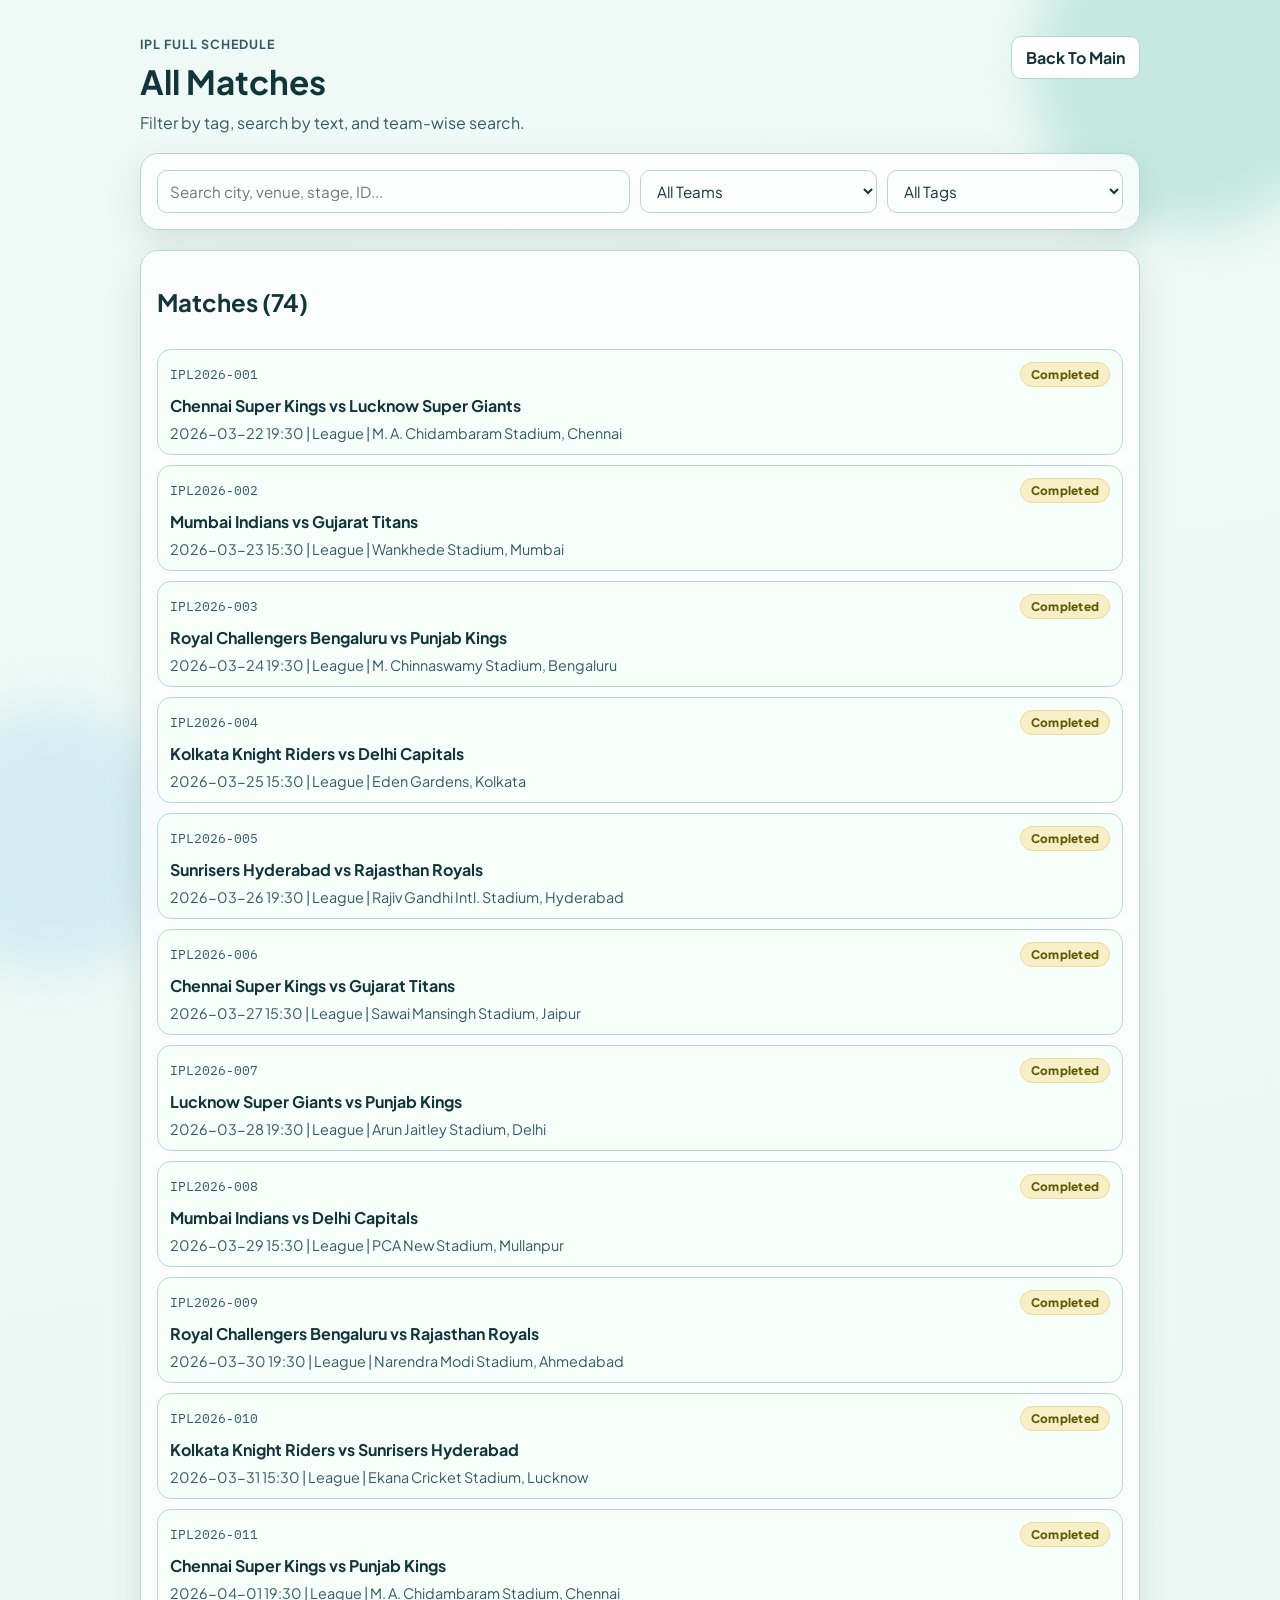
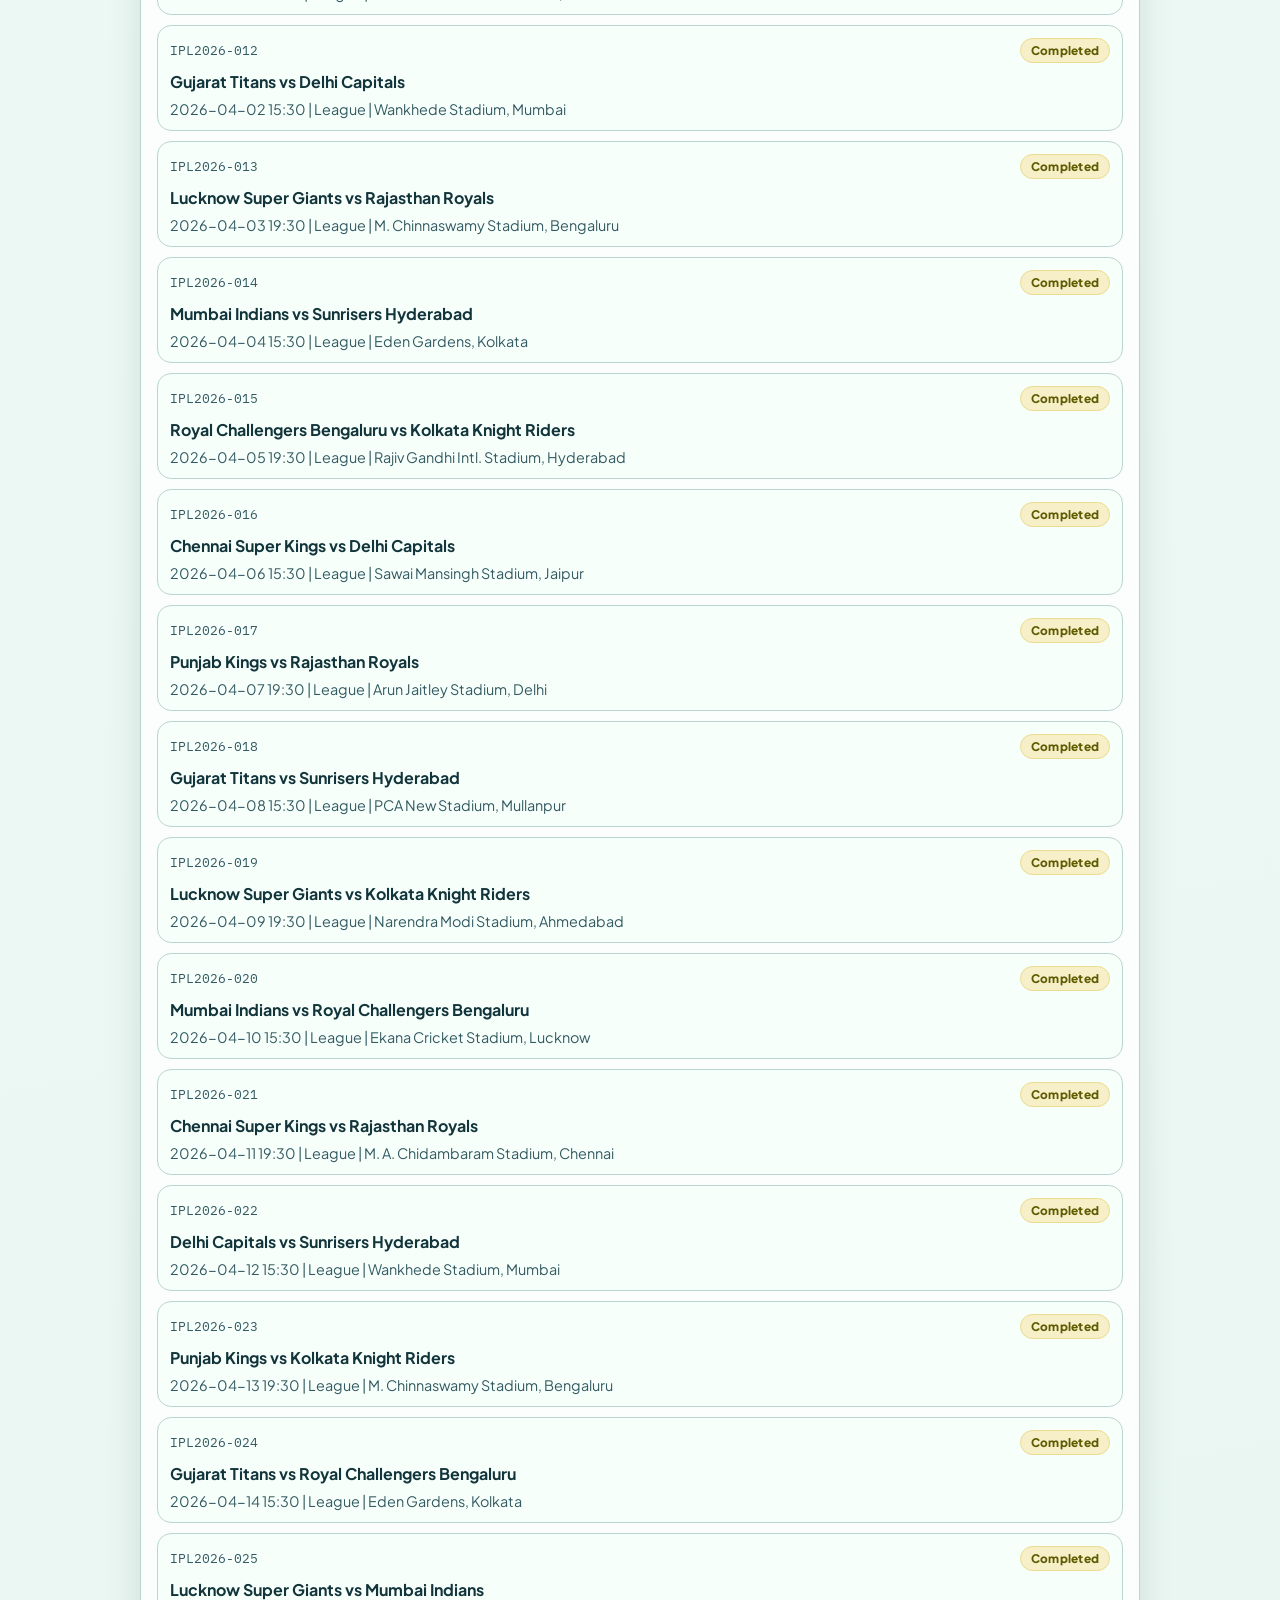
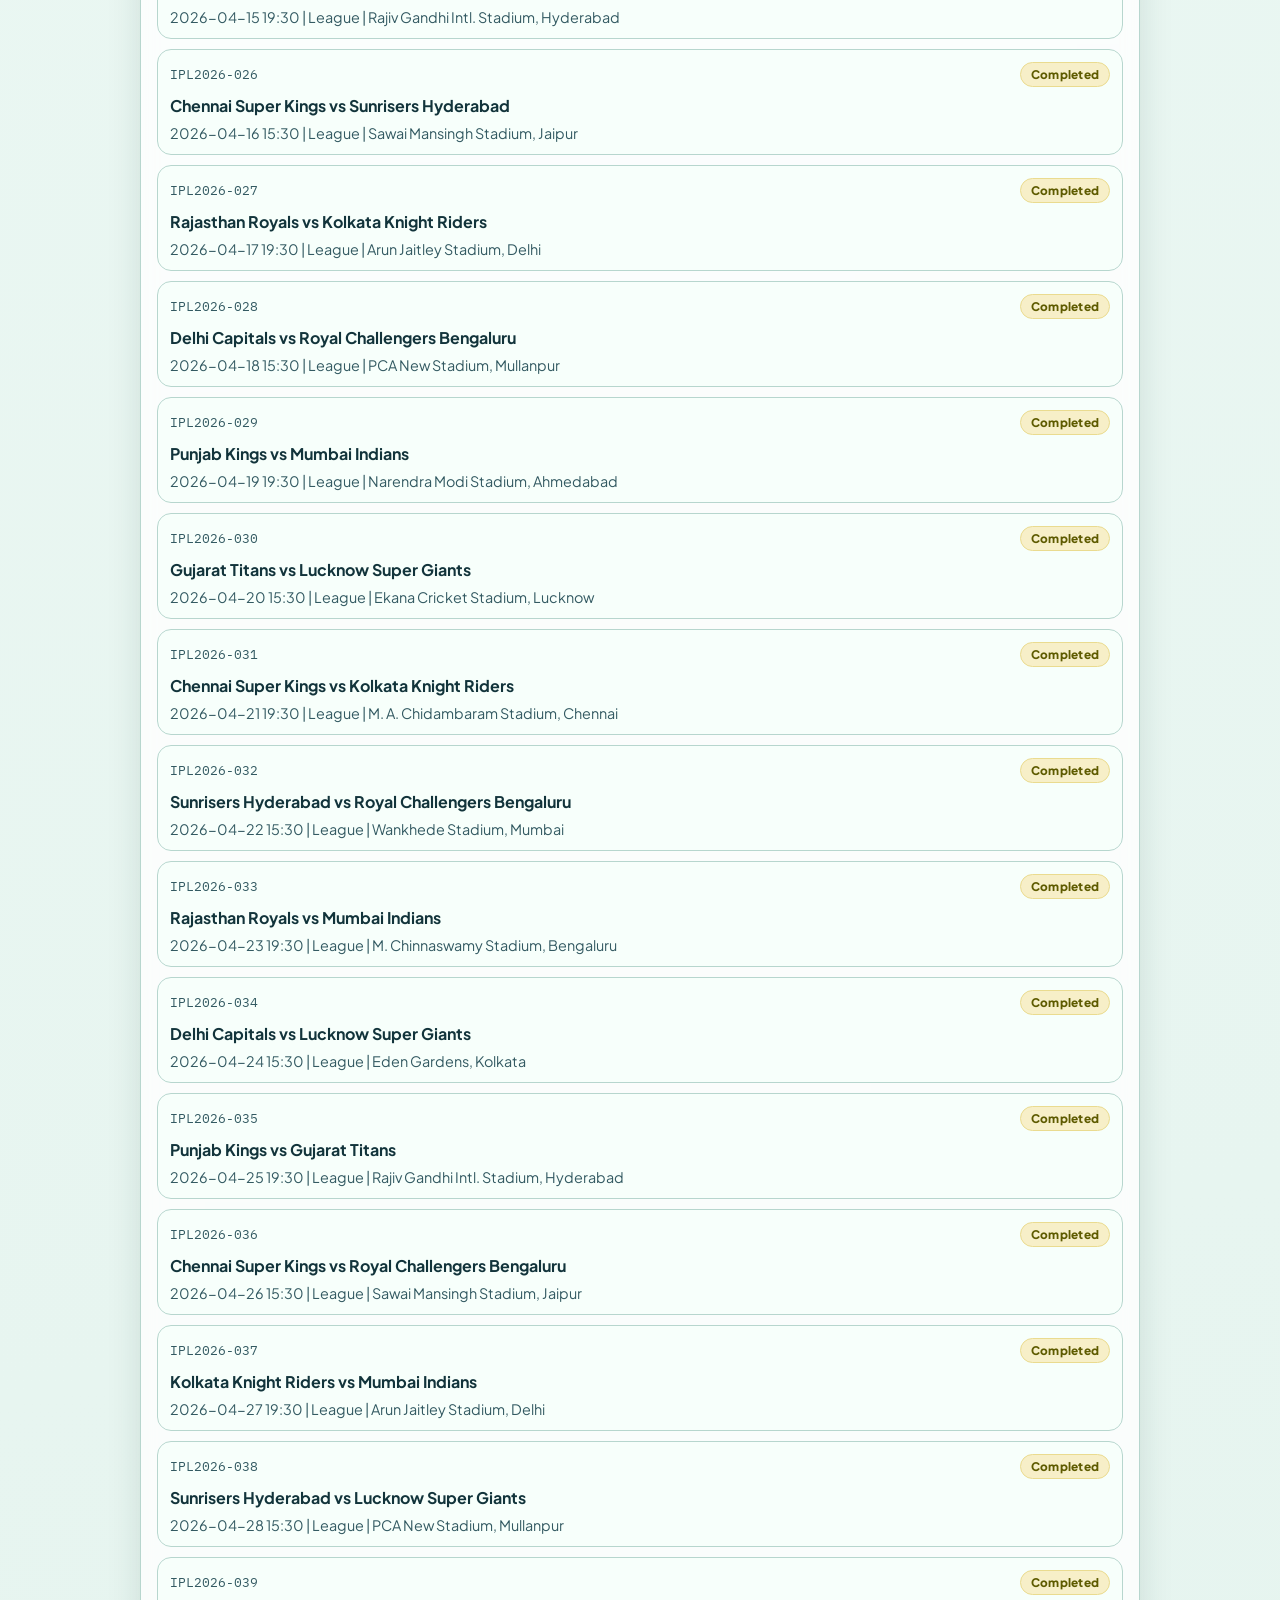
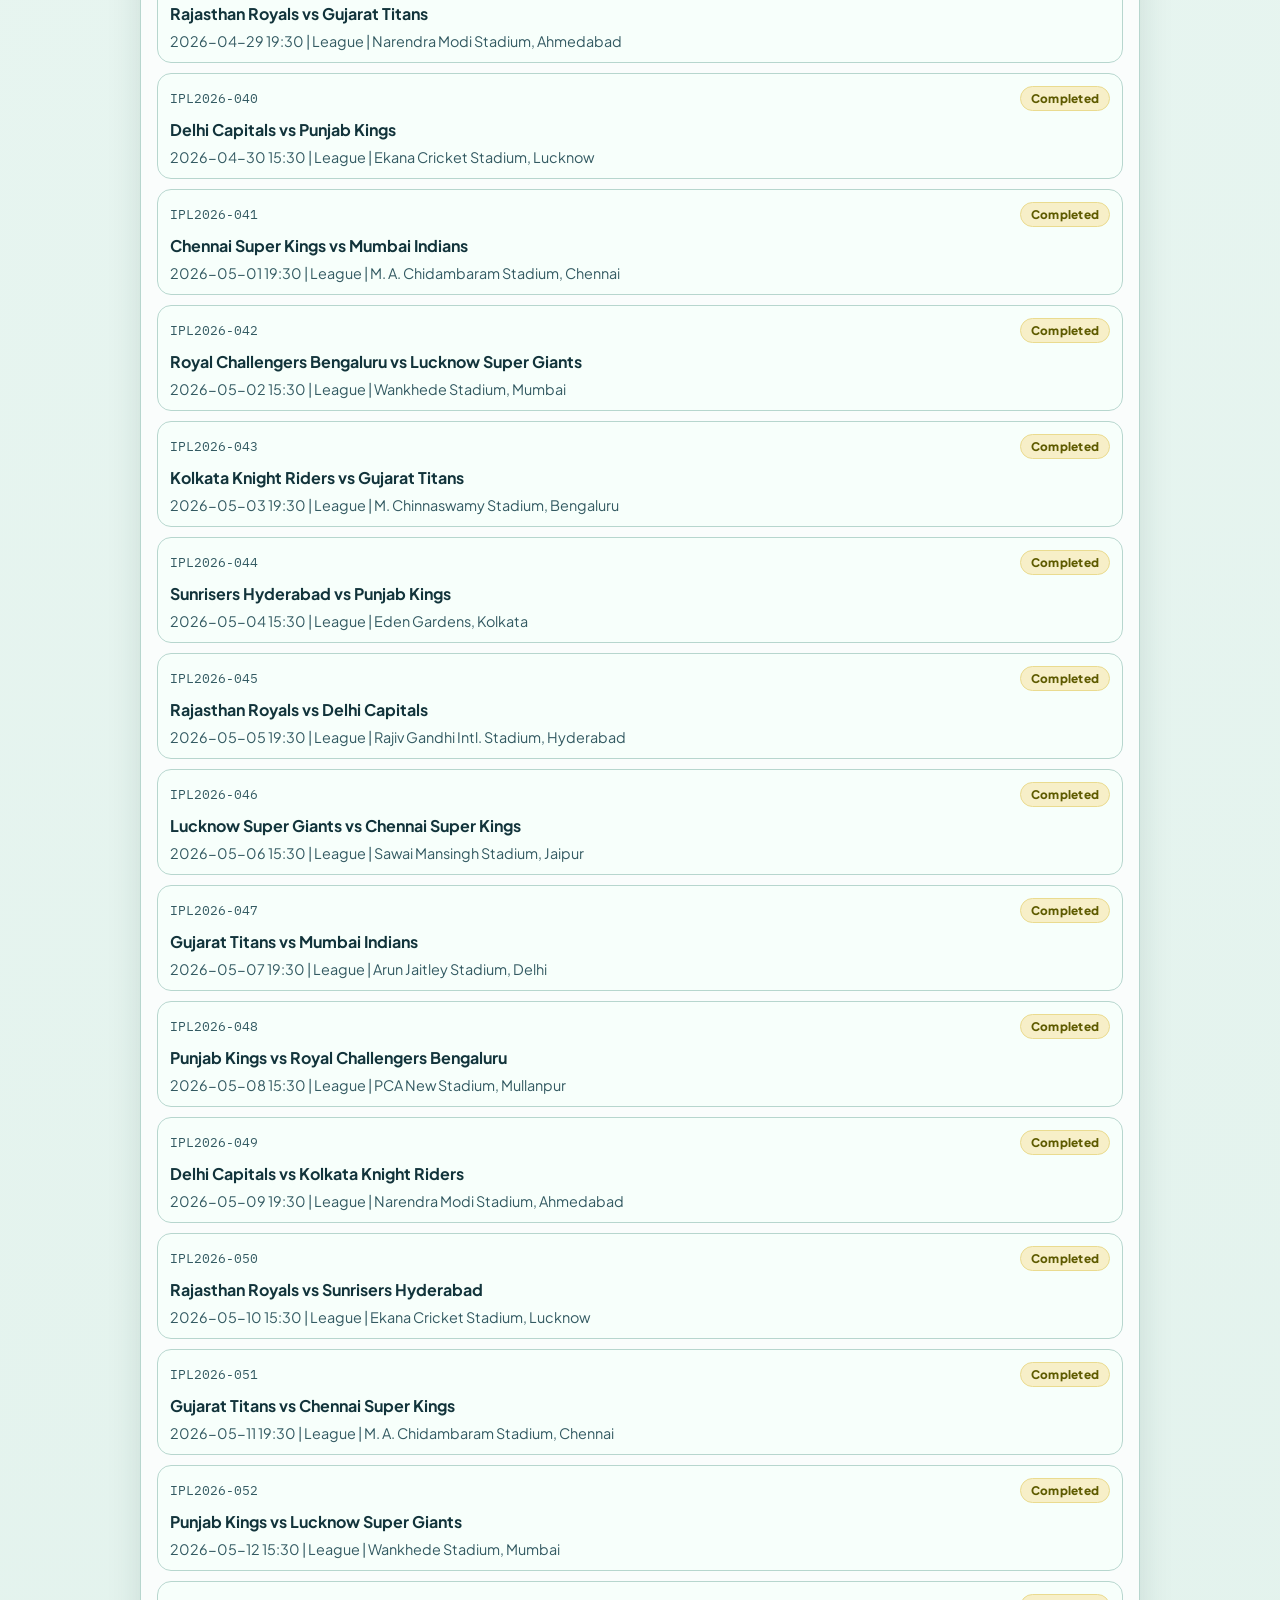
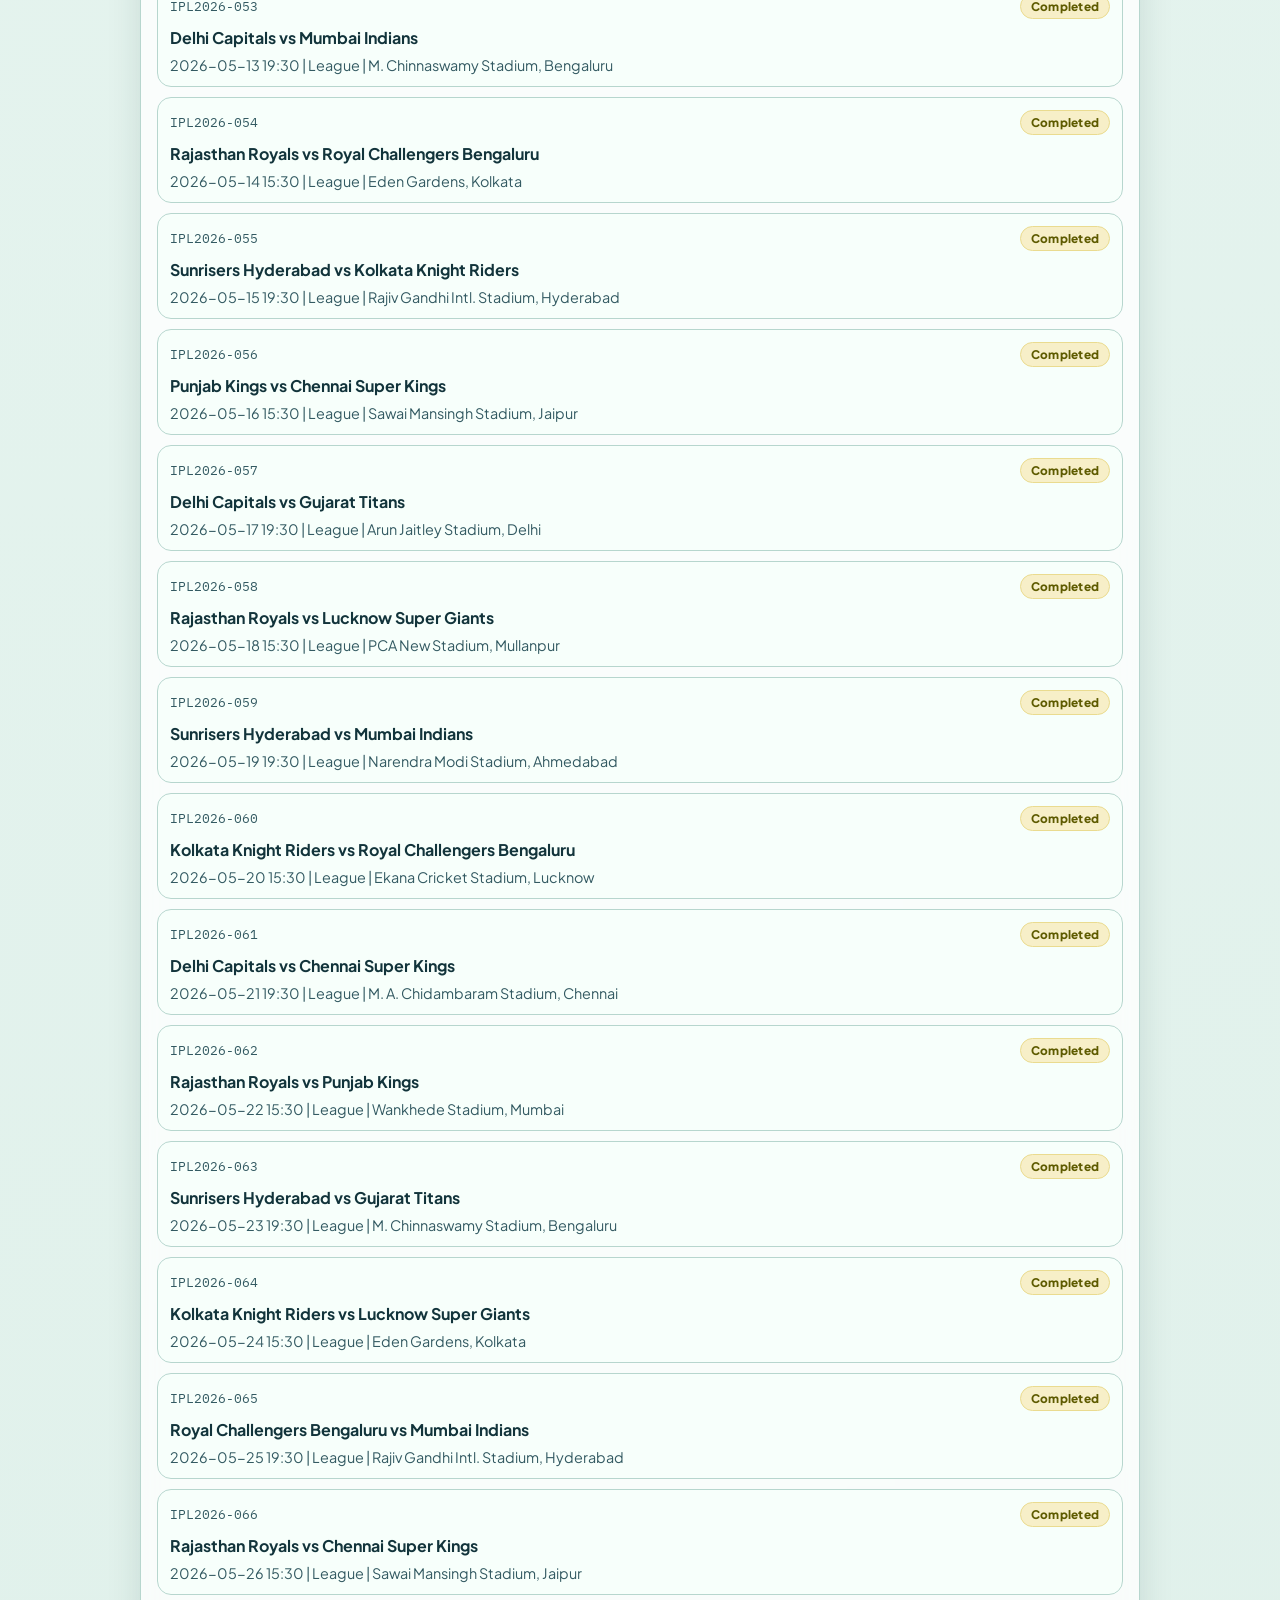
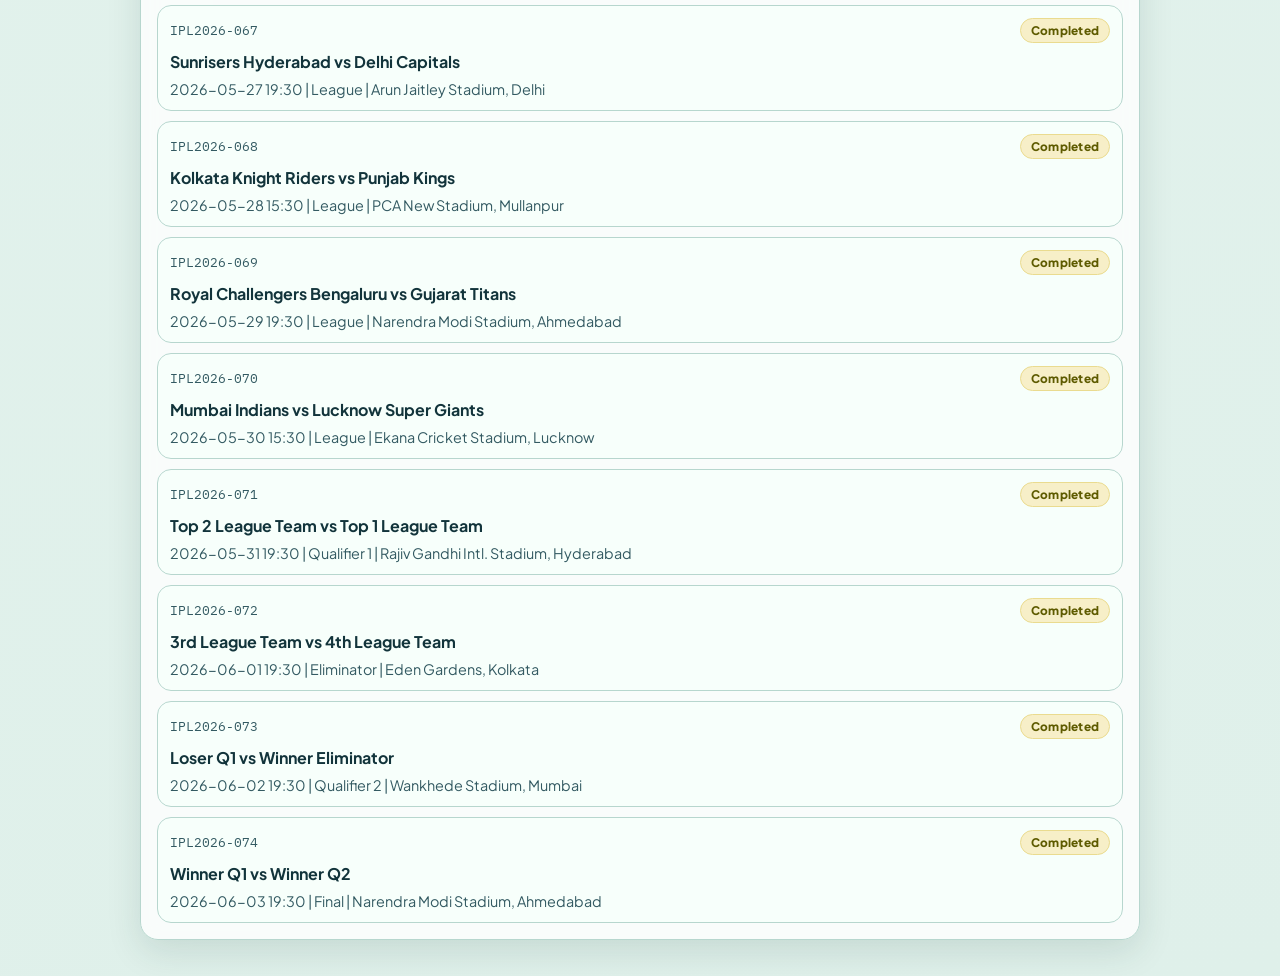
==== matches.html @ 1eaa6cae "feat: Update IPL Match Dashboard and add full schedule functionality - Changed the title and header " ====
<!doctype html>
<html lang="en">
<head>
  <meta charset="UTF-8" />
  <meta name="viewport" content="width=device-width, initial-scale=1.0" />
  <title>All IPL Matches</title>
  <link rel="preconnect" href="https://fonts.googleapis.com" />
  <link rel="preconnect" href="https://fonts.gstatic.com" crossorigin />
  <link href="https://fonts.googleapis.com/css2?family=Plus+Jakarta+Sans:wght@400;500;700;800&family=IBM+Plex+Mono:wght@500&display=swap" rel="stylesheet" />
  <link rel="stylesheet" href="styles.css" />
</head>
<body>
  <div class="bg-shape bg-shape-a" aria-hidden="true"></div>
  <div class="bg-shape bg-shape-b" aria-hidden="true"></div>

  <main class="app-shell">
    <header class="hero topbar">
      <div>
        <p class="kicker">IPL Full Schedule</p>
        <h1>All Matches</h1>
        <p class="subtitle">Filter by tag, search by text, and team-wise search.</p>
      </div>
      <div class="page-actions">
        <a class="btn btn-ghost" href="index.html">Back To Main</a>
      </div>
    </header>

    <section class="panel section-panel">
      <div class="filter-grid">
        <input id="searchInput" class="text-input" type="text" placeholder="Search city, venue, stage, ID..." />
        <select id="teamFilter" class="text-input">
          <option value="">All Teams</option>
        </select>
        <select id="tagFilter" class="text-input">
          <option value="all">All Tags</option>
          <option value="today">Today</option>
          <option value="upcoming">Upcoming</option>
          <option value="completed">Completed</option>
        </select>
      </div>
    </section>

    <section class="panel section-panel">
      <h2 id="resultsHeading">Matches</h2>
      <div id="allMatches" class="cards-grid"></div>
      <p id="allEmpty" class="history-empty" hidden>No matches found for this filter.</p>
    </section>
  </main>

  <script src="matches.js"></script>
</body>
</html>
---- styles.css ----
:root {
  --bg-top: #effaf6;
  --bg-bottom: #dff0ea;
  --surface: #ffffffcc;
  --surface-strong: #ffffff;
  --text-main: #12343b;
  --text-soft: #335a62;
  --accent: #0f766e;
  --accent-strong: #0b5a54;
  --line: #b7d6ce;
  --shadow: 0 12px 35px rgba(15, 54, 50, 0.12);
}

* {
  box-sizing: border-box;
}

body {
  margin: 0;
  min-height: 100vh;
  font-family: "Plus Jakarta Sans", "Segoe UI", sans-serif;
  color: var(--text-main);
  background: linear-gradient(170deg, var(--bg-top), var(--bg-bottom));
  position: relative;
  overflow-x: hidden;
}

.bg-shape {
  position: fixed;
  border-radius: 999px;
  filter: blur(24px);
  z-index: 0;
  opacity: 0.5;
  pointer-events: none;
}

.bg-shape-a {
  width: 320px;
  height: 320px;
  background: #9bd8c8;
  top: -90px;
  right: -70px;
}

.bg-shape-b {
  width: 260px;
  height: 260px;
  background: #b9dfef;
  bottom: -70px;
  left: -80px;
}

.app-shell {
  position: relative;
  z-index: 1;
  width: min(1000px, 92vw);
  margin: 36px auto;
  display: grid;
  gap: 20px;
}

.hero {
  text-align: center;
  animation: riseIn 420ms ease-out both;
}

.topbar {
  text-align: left;
  display: flex;
  align-items: flex-start;
  justify-content: space-between;
  gap: 12px;
}

.page-actions {
  display: flex;
  flex-wrap: wrap;
  gap: 8px;
}

.kicker {
  margin: 0;
  text-transform: uppercase;
  letter-spacing: 0.08em;
  color: var(--text-soft);
  font-size: 0.78rem;
  font-weight: 700;
}

.hero h1 {
  margin: 8px 0 10px;
  font-size: clamp(1.5rem, 2.6vw, 2.4rem);
}

.subtitle {
  margin: 0 auto;
  max-width: 650px;
  color: var(--text-soft);
}

.panel {
  background: var(--surface);
  backdrop-filter: blur(8px);
  border: 1px solid var(--line);
  border-radius: 18px;
  box-shadow: var(--shadow);
}

.input-panel {
  padding: 18px;
  display: grid;
  gap: 12px;
  animation: riseIn 550ms 80ms ease-out both;
}

label {
  font-weight: 700;
}

textarea {
  width: 100%;
  border: 1px solid var(--line);
  border-radius: 14px;
  padding: 12px;
  font-size: 0.98rem;
  font-family: "IBM Plex Mono", Consolas, monospace;
  color: var(--text-main);
  background: #f9fffc;
  outline: none;
  resize: vertical;
}

textarea:focus {
  border-color: var(--accent);
  box-shadow: 0 0 0 3px rgba(15, 118, 110, 0.18);
}

.actions {
  display: flex;
  flex-wrap: wrap;
  gap: 10px;
}

.btn {
  text-decoration: none;
  display: inline-flex;
  align-items: center;
  justify-content: center;
  border: none;
  border-radius: 10px;
  padding: 10px 14px;
  font-weight: 700;
  font-family: inherit;
  cursor: pointer;
  transition: transform 150ms ease, box-shadow 150ms ease, background 150ms ease;
}

.btn:hover {
  transform: translateY(-1px);
}

.btn:disabled {
  opacity: 0.5;
  cursor: not-allowed;
  transform: none;
}

.btn-primary {
  background: linear-gradient(135deg, var(--accent), var(--accent-strong));
  color: #fff;
  box-shadow: 0 6px 20px rgba(13, 92, 85, 0.28);
}

.btn-ghost {
  background: var(--surface-strong);
  color: var(--text-main);
  border: 1px solid var(--line);
}

.status {
  min-height: 1.2em;
  margin: 2px 0 0;
  color: var(--text-soft);
  font-size: 0.93rem;
}

.history-panel {
  padding: 16px;
  display: grid;
  gap: 10px;
}

.history-title {
  margin: 0;
  font-size: 1.12rem;
}

.history-note,
.history-empty {
  margin: 0;
  color: var(--text-soft);
  font-size: 0.92rem;
}

.history-list {
  display: grid;
  gap: 8px;
}

.history-item {
  border: 1px solid var(--line);
  background: #f7fffb;
  border-radius: 12px;
  padding: 10px 12px;
  display: flex;
  align-items: center;
  justify-content: space-between;
  gap: 10px;
  cursor: pointer;
}

.history-item:hover,
.history-item:focus-visible {
  border-color: var(--accent);
  box-shadow: 0 0 0 3px rgba(15, 118, 110, 0.15);
  outline: none;
}

.history-item-main {
  font-weight: 700;
}

.history-item-sub {
  color: var(--text-soft);
  font-size: 0.82rem;
  font-family: "IBM Plex Mono", Consolas, monospace;
}

.history-details {
  margin-top: 6px;
  display: grid;
  gap: 10px;
}

.history-details-title {
  margin: 0;
  font-size: 1rem;
}

.section-panel {
  padding: 16px;
  display: grid;
  gap: 12px;
}

.section-head {
  display: flex;
  align-items: center;
  justify-content: space-between;
  gap: 8px;
}

.section-head h2 {
  margin: 0;
  font-size: 1.15rem;
}

.pill {
  display: inline-flex;
  align-items: center;
  padding: 4px 10px;
  border-radius: 999px;
  font-size: 0.74rem;
  font-weight: 800;
  letter-spacing: 0.02em;
  color: #0b5a54;
  background: #d7f3ea;
  border: 1px solid #aadfce;
}

.pill-upcoming {
  color: #1c4870;
  background: #d9ecfa;
  border-color: #b8d9f0;
}

.pill-completed {
  color: #5e5b00;
  background: #f7efc8;
  border-color: #eadb8f;
}

.cards-grid {
  display: grid;
  gap: 10px;
}

.match-card {
  background: #f7fffb;
  border: 1px solid var(--line);
  border-radius: 14px;
  padding: 12px;
  display: grid;
  gap: 8px;
}

.match-card-top {
  display: flex;
  align-items: center;
  justify-content: space-between;
  gap: 8px;
}

.match-id {
  font-family: "IBM Plex Mono", Consolas, monospace;
  font-size: 0.79rem;
  color: var(--text-soft);
}

.match-teams {
  margin: 0;
  font-size: 1rem;
}

.match-meta {
  margin: 0;
  color: var(--text-soft);
  font-size: 0.9rem;
}

.team-option-card {
  background: #f7fffb;
  border: 1px solid var(--line);
  border-radius: 14px;
  padding: 12px;
  display: grid;
  gap: 10px;
}

.filter-grid {
  display: grid;
  grid-template-columns: 2fr 1fr 1fr;
  gap: 10px;
}

.text-input {
  width: 100%;
  border: 1px solid var(--line);
  border-radius: 10px;
  padding: 10px 12px;
  font-size: 0.95rem;
  font-family: inherit;
  background: #fcfffe;
  color: var(--text-main);
}

.text-input:focus {
  border-color: var(--accent);
  outline: none;
  box-shadow: 0 0 0 3px rgba(15, 118, 110, 0.14);
}

.results {
  display: grid;
  grid-template-columns: repeat(2, minmax(0, 1fr));
  gap: 14px;
}

.team-card {
  padding: 14px;
  animation: riseIn 420ms ease both;
}

.team-title {
  margin: 0 0 10px;
  font-size: 1.08rem;
}

.team-list {
  list-style: none;
  margin: 0;
  padding: 0;
  display: grid;
  gap: 7px;
}

.team-list li {
  display: flex;
  align-items: center;
  justify-content: space-between;
  gap: 8px;
  background: #f4fcf8;
  border: 1px solid #d2e9e2;
  border-radius: 10px;
  padding: 8px 10px;
  font-weight: 600;
}

.role-badge {
  display: inline-flex;
  align-items: center;
  padding: 3px 8px;
  border-radius: 999px;
  font-size: 0.73rem;
  font-weight: 800;
  letter-spacing: 0.01em;
  color: #0b5a54;
  background: #d7f3ea;
  border: 1px solid #aadfce;
}

.role-badge-secondary {
  color: #1c4870;
  background: #d9ecfa;
  border-color: #b8d9f0;
}

@keyframes riseIn {
  from {
    opacity: 0;
    transform: translateY(10px);
  }

  to {
    opacity: 1;
    transform: translateY(0);
  }
}

@media (max-width: 760px) {
  .topbar {
    flex-direction: column;
    align-items: stretch;
  }

  .app-shell {
    width: min(700px, 94vw);
    margin: 22px auto;
  }

  .results {
    grid-template-columns: 1fr;
  }

  .filter-grid {
    grid-template-columns: 1fr;
  }
}
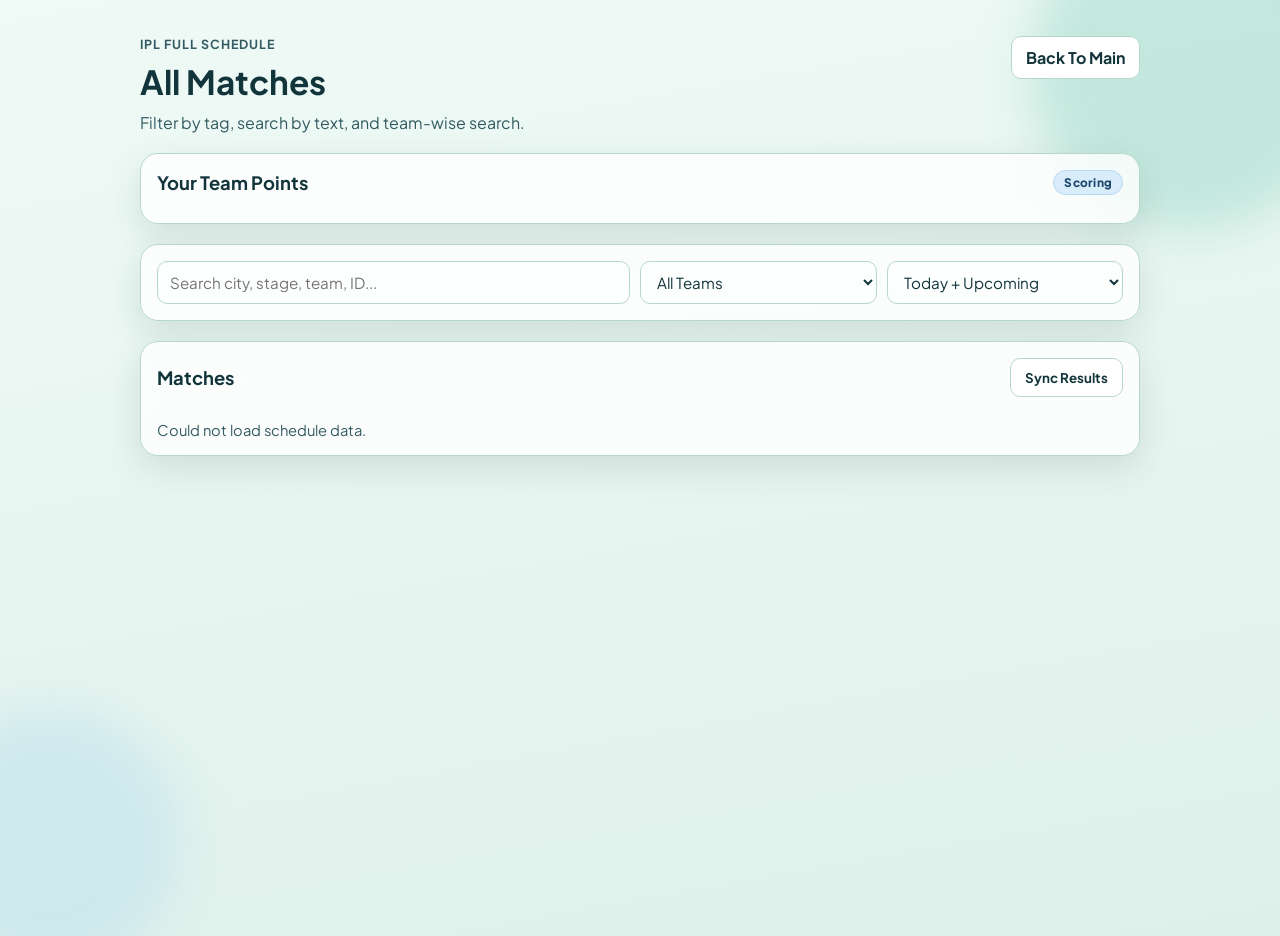
==== commit 91a170cc: "feat: Implement match picks and synchronization of winners from completed matches - Added functional" ====
--- a/matches.html
+++ b/matches.html
@@ -26,12 +26,21 @@
     </header>
 
     <section class="panel section-panel">
+      <div class="section-head">
+        <h2>Your Team Points</h2>
+        <span class="pill pill-upcoming">Scoring</span>
+      </div>
+      <div id="pointsTable" class="points-grid"></div>
+    </section>
+
+    <section class="panel section-panel">
       <div class="filter-grid">
-        <input id="searchInput" class="text-input" type="text" placeholder="Search city, venue, stage, ID..." />
+        <input id="searchInput" class="text-input" type="text" placeholder="Search city, stage, team, ID..." />
         <select id="teamFilter" class="text-input">
           <option value="">All Teams</option>
         </select>
         <select id="tagFilter" class="text-input">
+          <option value="today-upcoming" selected>Today + Upcoming</option>
           <option value="all">All Tags</option>
           <option value="today">Today</option>
           <option value="upcoming">Upcoming</option>
@@ -41,7 +50,13 @@
     </section>
 
     <section class="panel section-panel">
-      <h2 id="resultsHeading">Matches</h2>
+      <div class="section-head">
+        <h2 id="resultsHeading">Matches</h2>
+        <div class="page-actions">
+          <button id="syncResultsBtn" class="btn btn-ghost" type="button">Sync Results</button>
+        </div>
+      </div>
+      <p id="syncStatus" class="history-note" hidden></p>
       <div id="allMatches" class="cards-grid"></div>
       <p id="allEmpty" class="history-empty" hidden>No matches found for this filter.</p>
     </section>
--- a/styles.css
+++ b/styles.css
@@ -292,14 +292,32 @@
 
 .cards-grid {
   display: grid;
-  gap: 10px;
+  grid-template-columns: repeat(auto-fit, minmax(290px, 1fr));
+  gap: 8px;
 }
 
 .match-card {
-  background: #f7fffb;
-  border: 1px solid var(--line);
-  border-radius: 14px;
-  padding: 12px;
+  background: linear-gradient(180deg, #f8fffd, #f1fbf8);
+  border: 1px solid #c8e5dc;
+  border-left: 5px solid #0f766e;
+  border-radius: 10px;
+  padding: 12px 14px;
+  display: grid;
+  gap: 8px;
+}
+
+.match-card:focus-visible {
+  outline: none;
+  box-shadow: 0 0 0 3px rgba(15, 118, 110, 0.15);
+}
+
+.match-card-focus {
+  border-color: var(--accent);
+  box-shadow: 0 0 0 2px rgba(15, 118, 110, 0.14);
+}
+
+.match-assign-panel,
+.match-winner-panel {
   display: grid;
   gap: 8px;
 }
@@ -313,19 +331,119 @@
 
 .match-id {
   font-family: "IBM Plex Mono", Consolas, monospace;
-  font-size: 0.79rem;
+  font-size: 0.72rem;
   color: var(--text-soft);
 }
 
 .match-teams {
   margin: 0;
-  font-size: 1rem;
+  font-size: 0.94rem;
+  line-height: 1.25;
+}
+
+.match-teams-inline {
+  display: flex;
+  align-items: center;
+  gap: 8px;
+  flex-wrap: wrap;
+}
+
+.match-teams-stacked {
+  display: grid;
+  gap: 6px;
+}
+
+.match-teams-stacked .match-vs-pill {
+  justify-self: center;
 }
 
 .match-meta {
   margin: 0;
   color: var(--text-soft);
-  font-size: 0.9rem;
+  font-size: 0.8rem;
+  line-height: 1.25;
+}
+
+.team-pill {
+  display: inline-flex;
+  align-items: center;
+  gap: 8px;
+  min-width: 0;
+}
+
+.team-pill-logo {
+  width: 36px;
+  height: 36px;
+  object-fit: contain;
+  flex: 0 0 auto;
+  border-radius: 4px;
+}
+
+.match-card-today .team-pill-logo {
+  width: 42px;
+  height: 42px;
+}
+
+.team-pill-text {
+  min-width: 0;
+  font-weight: 700;
+  font-size: 0.95rem;
+}
+
+.match-vs-pill {
+  display: inline-flex;
+  align-items: center;
+  justify-content: center;
+  padding: 2px 6px;
+  border-radius: 999px;
+  font-size: 0.65rem;
+  font-weight: 800;
+  letter-spacing: 0.08em;
+  color: #1c4870;
+  background: #d9ecfa;
+  border: 1px solid #b8d9f0;
+}
+
+.point-card-header {
+  display: flex;
+  align-items: center;
+  gap: 8px;
+}
+
+.point-card-logo {
+  width: 36px;
+  height: 36px;
+  object-fit: contain;
+  flex: 0 0 auto;
+  border-radius: 4px;
+}
+
+.score-board-side {
+  display: grid;
+  gap: 6px;
+}
+
+.score-board-side-right {
+  justify-items: end;
+}
+
+.score-board-team {
+  display: inline-flex;
+  align-items: center;
+  gap: 8px;
+  min-width: 0;
+}
+
+.score-board-logo {
+  width: 34px;
+  height: 34px;
+  object-fit: contain;
+  flex: 0 0 auto;
+}
+
+.score-board-team-name {
+  margin: 0;
+  font-weight: 800;
 }
 
 .team-option-card {
@@ -337,10 +455,226 @@
   gap: 10px;
 }
 
+.team-option-card:focus-visible {
+  outline: none;
+  box-shadow: 0 0 0 3px rgba(15, 118, 110, 0.15);
+}
+
 .filter-grid {
   display: grid;
   grid-template-columns: 2fr 1fr 1fr;
   gap: 10px;
+}
+
+.points-grid {
+  display: grid;
+  grid-template-columns: repeat(2, minmax(0, 1fr));
+  gap: 10px;
+}
+
+.point-card {
+  border: 1px solid var(--line);
+  border-radius: 12px;
+  background: #f7fffb;
+  padding: 12px;
+}
+
+.point-card-title {
+  margin: 0;
+  font-size: 0.98rem;
+}
+
+.point-card-points {
+  margin: 8px 0 4px;
+  font-size: 1.3rem;
+  font-weight: 800;
+  color: var(--accent-strong);
+}
+
+.point-card-meta {
+  margin: 0;
+  color: var(--text-soft);
+  font-size: 0.85rem;
+}
+
+.assignment-grid {
+  display: grid;
+  gap: 6px;
+}
+
+.toss-dialog-open {
+  overflow: hidden;
+}
+
+.toss-dialog-overlay {
+  position: fixed;
+  inset: 0;
+  z-index: 9999;
+  display: grid;
+  place-items: center;
+  background:
+    radial-gradient(circle at 20% 20%, rgba(255, 211, 107, 0.28), transparent 34%),
+    radial-gradient(circle at 82% 78%, rgba(33, 158, 188, 0.26), transparent 36%),
+    rgba(2, 22, 30, 0.76);
+  backdrop-filter: blur(5px);
+}
+
+.toss-dialog {
+  width: min(640px, 92vw);
+  border-radius: 20px;
+  border: 1px solid rgba(173, 219, 210, 0.38);
+  background: linear-gradient(145deg, #053d47, #0f5f67 52%, #197278);
+  box-shadow: 0 28px 70px rgba(0, 0, 0, 0.45);
+  color: #f3fffd;
+  padding: 22px;
+  display: grid;
+  gap: 12px;
+  position: relative;
+  overflow: hidden;
+}
+
+.toss-dialog::before {
+  content: "";
+  position: absolute;
+  inset: -40%;
+  background: conic-gradient(from 40deg, rgba(255, 255, 255, 0.08), transparent, rgba(255, 255, 255, 0.08));
+  animation: tossAura 5s linear infinite;
+  pointer-events: none;
+}
+
+.toss-dialog > * {
+  position: relative;
+  z-index: 1;
+}
+
+.toss-dialog-title {
+  margin: 0;
+  font-size: clamp(1.2rem, 2.8vw, 1.7rem);
+  letter-spacing: 0.02em;
+}
+
+.toss-dialog-subtitle {
+  margin: 0;
+  color: #c5f5eb;
+  font-weight: 600;
+}
+
+.toss-dialog-coin-wrap {
+  justify-self: center;
+  width: 110px;
+  height: 110px;
+  border-radius: 999px;
+  border: 1px dashed rgba(255, 255, 255, 0.45);
+  display: grid;
+  place-items: center;
+  background: radial-gradient(circle, rgba(255, 255, 255, 0.18), rgba(255, 255, 255, 0));
+}
+
+.toss-dialog-coin-wrap-active {
+  animation: tossStagePulse 950ms ease-in-out infinite;
+}
+
+.toss-dialog-coin {
+  width: 64px;
+  height: 64px;
+  border-radius: 999px;
+  background: radial-gradient(circle at 30% 30%, #fff7ce, #f4cb62 68%, #db9f22);
+  border: 2px solid #eab449;
+  box-shadow: 0 12px 24px rgba(0, 0, 0, 0.32);
+}
+
+.toss-dialog-coin-wrap-active .toss-dialog-coin {
+  animation: tossCoinSpin 650ms linear infinite;
+}
+
+.toss-dialog-commentary {
+  margin: 0;
+  text-align: center;
+  font-size: clamp(1rem, 2.4vw, 1.25rem);
+  font-weight: 700;
+  color: #fef4c8;
+  min-height: 1.5em;
+}
+
+.toss-dialog-actions {
+  display: flex;
+  justify-content: center;
+  margin-top: 6px;
+}
+
+.toss-dialog-close {
+  min-width: 170px;
+}
+
+.toss-reveal {
+  margin-top: 4px;
+  display: grid;
+  gap: 9px;
+}
+
+.toss-reveal-row {
+  display: grid;
+  grid-template-columns: minmax(0, 1fr) auto minmax(0, 1fr);
+  align-items: center;
+  gap: 10px;
+  padding: 10px;
+  border-radius: 12px;
+  background: rgba(255, 255, 255, 0.1);
+  border: 1px solid rgba(255, 255, 255, 0.26);
+  animation: revealSlide 420ms ease both;
+}
+
+.toss-reveal-our-team {
+  font-weight: 800;
+  background: rgba(33, 158, 188, 0.22);
+  border-radius: 999px;
+  padding: 7px 12px;
+  text-align: center;
+}
+
+.toss-reveal-arrow {
+  font-size: 0.78rem;
+  text-transform: uppercase;
+  letter-spacing: 0.08em;
+  color: #baf5ec;
+}
+
+.toss-reveal-assigned {
+  display: inline-flex;
+  align-items: center;
+  justify-content: center;
+  gap: 8px;
+  min-width: 0;
+  background: rgba(255, 232, 170, 0.2);
+  border-radius: 999px;
+  padding: 7px 12px;
+}
+
+.toss-reveal-logo {
+  width: 34px;
+  height: 34px;
+  object-fit: contain;
+}
+
+.toss-reveal-assigned-text {
+  font-weight: 800;
+}
+
+.toss-dialog-reveal {
+  animation: winnerFlash 700ms ease;
+}
+
+.assignment-row {
+  display: grid;
+  grid-template-columns: 130px 1fr;
+  align-items: center;
+  gap: 8px;
+}
+
+.assignment-label {
+  font-weight: 700;
+  font-size: 0.8rem;
+  color: var(--text-soft);
 }
 
 .text-input {
@@ -371,6 +705,66 @@
   animation: riseIn 420ms ease both;
 }
 
+.score-board {
+  grid-column: 1 / -1;
+  padding: 18px;
+  background: linear-gradient(135deg, #083f3b, #0f766e);
+  color: #effaf6;
+  border-color: #0f766e;
+}
+
+.score-board-kicker {
+  margin: 0 0 10px;
+  text-transform: uppercase;
+  letter-spacing: 0.08em;
+  font-size: 0.72rem;
+  font-weight: 800;
+  opacity: 0.82;
+}
+
+.score-board-row {
+  display: grid;
+  grid-template-columns: minmax(0, 1fr) auto auto auto minmax(0, 1fr);
+  align-items: center;
+  gap: 14px;
+}
+
+.score-board-label {
+  margin: 0;
+  font-size: 1.05rem;
+  font-weight: 800;
+}
+
+.score-board-label-right,
+.score-board-sub-right {
+  text-align: right;
+}
+
+.score-board-sub {
+  margin: 4px 0 0;
+  opacity: 0.85;
+  font-size: 0.9rem;
+}
+
+.score-board-score {
+  min-width: 86px;
+  text-align: center;
+  font-size: clamp(2.6rem, 7vw, 4.6rem);
+  font-weight: 800;
+  line-height: 1;
+  padding: 14px 18px;
+  border-radius: 18px;
+  background: rgba(255, 255, 255, 0.12);
+  box-shadow: inset 0 0 0 1px rgba(255, 255, 255, 0.16);
+}
+
+.score-board-vs {
+  font-size: 1rem;
+  font-weight: 800;
+  letter-spacing: 0.18em;
+  opacity: 0.85;
+}
+
 .team-title {
   margin: 0 0 10px;
   font-size: 1.08rem;
@@ -427,6 +821,62 @@
   }
 }
 
+@keyframes tossCoinSpin {
+  0% {
+    transform: translateY(0) rotateY(0deg);
+  }
+  50% {
+    transform: translateY(-5px) rotateY(180deg);
+  }
+  100% {
+    transform: translateY(0) rotateY(360deg);
+  }
+}
+
+@keyframes tossAura {
+  from {
+    transform: rotate(0deg);
+  }
+  to {
+    transform: rotate(360deg);
+  }
+}
+
+@keyframes tossStagePulse {
+  0% {
+    box-shadow: inset 0 0 0 0 rgba(15, 118, 110, 0.1);
+  }
+  50% {
+    box-shadow: inset 0 0 0 2px rgba(15, 118, 110, 0.16);
+  }
+  100% {
+    box-shadow: inset 0 0 0 0 rgba(15, 118, 110, 0.1);
+  }
+}
+
+@keyframes winnerFlash {
+  0% {
+    box-shadow: 0 0 0 0 rgba(255, 226, 117, 0.16);
+  }
+  45% {
+    box-shadow: 0 0 0 9px rgba(255, 226, 117, 0.22);
+  }
+  100% {
+    box-shadow: 0 0 0 0 rgba(255, 226, 117, 0.1);
+  }
+}
+
+@keyframes revealSlide {
+  from {
+    opacity: 0;
+    transform: translateY(8px);
+  }
+  to {
+    opacity: 1;
+    transform: translateY(0);
+  }
+}
+
 @media (max-width: 760px) {
   .topbar {
     flex-direction: column;
@@ -442,7 +892,39 @@
     grid-template-columns: 1fr;
   }
 
+  .score-board-row {
+    grid-template-columns: 1fr;
+    text-align: center;
+  }
+
+  .score-board-label-right,
+  .score-board-sub-right {
+    text-align: center;
+  }
+
+  .score-board-vs {
+    justify-self: center;
+  }
+
+  .score-board-side-right {
+    justify-items: center;
+  }
+
   .filter-grid {
     grid-template-columns: 1fr;
   }
-}
+
+  .points-grid {
+    grid-template-columns: 1fr;
+  }
+
+  .assignment-row {
+    grid-template-columns: 1fr;
+    gap: 6px;
+  }
+
+  .toss-reveal-row {
+    grid-template-columns: 1fr;
+    text-align: center;
+  }
+}
